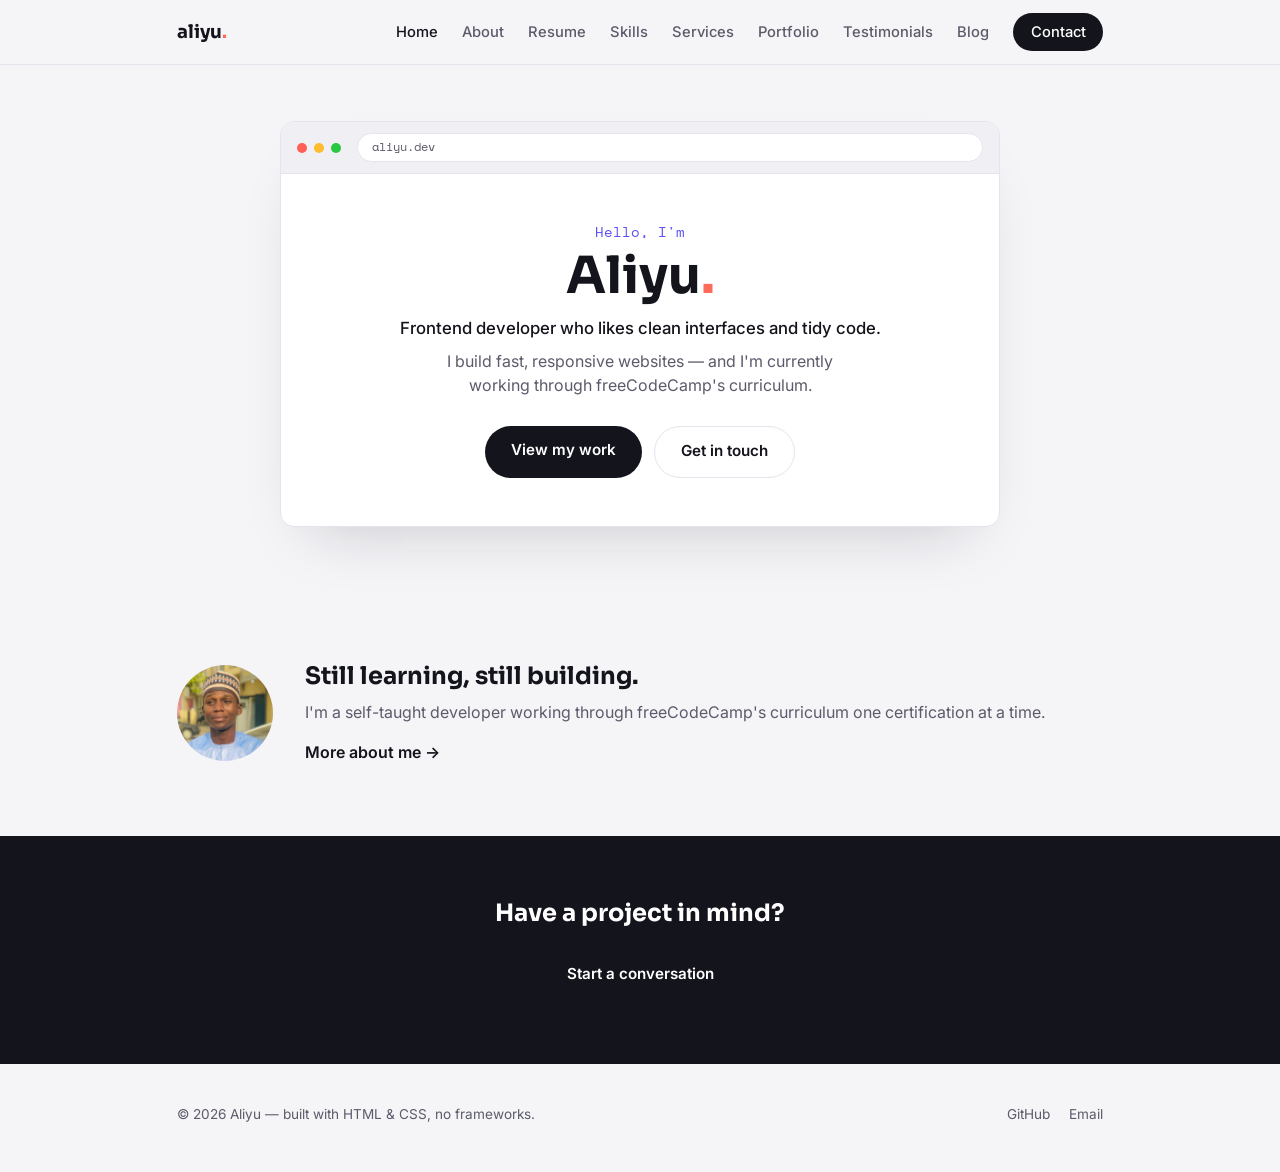
==== index.html @ fdb474f7 "Add files via upload" ====
<!DOCTYPE html>
<html lang="en">
<head>
<meta charset="UTF-8">
<meta name="viewport" content="width=device-width, initial-scale=1.0">
<title>Aliyu — Frontend Developer</title>
<link rel="preconnect" href="https://fonts.googleapis.com">
<link rel="preconnect" href="https://fonts.gstatic.com" crossorigin>
<link href="https://fonts.googleapis.com/css2?family=Sora:wght@600;700;800&family=Inter:wght@400;500;600;700&family=Space+Mono:wght@400;700&display=swap" rel="stylesheet">
<link rel="stylesheet" href="style.css">
</head>
<body>

<header class="site-header">
  <div class="container nav-wrap">
    <a href="index.html" class="logo">aliyu<span class="accent-dot">.</span></a>

    <input type="checkbox" id="nav-toggle" class="nav-toggle">
    <label for="nav-toggle" class="hamburger" aria-label="Toggle navigation">
      <span></span><span></span><span></span>
    </label>

    <nav class="nav-links">
      <a href="index.html" class="current">Home</a>
      <a href="about.html">About</a>
      <a href="resume.html">Resume</a>
      <a href="skills.html">Skills</a>
      <a href="services.html">Services</a>
      <a href="portfolio.html">Portfolio</a>
      <a href="testimonials.html">Testimonials</a>
      <a href="blog.html">Blog</a>
      <a href="contact.html" class="nav-cta">Contact</a>
    </nav>
  </div>
</header>

<main>

  <section class="hero">
    <div class="container">
      <div class="browser-frame">
        <div class="browser-bar">
          <span class="browser-dot red"></span>
          <span class="browser-dot yellow"></span>
          <span class="browser-dot green"></span>
          <span class="browser-url">aliyu.dev</span>
        </div>
        <div class="browser-body">
          <p class="eyebrow">Hello, I'm</p>
          <h1>Aliyu<span class="accent-dot">.</span></h1>
          <p class="hero-role">Frontend developer who likes clean interfaces and tidy code.</p>
          <p class="hero-bio">I build fast, responsive websites — and I'm currently working through freeCodeCamp's curriculum.</p>
          <div class="hero-actions">
            <a href="portfolio.html" class="btn btn-primary">View my work</a>
            <a href="contact.html" class="btn btn-ghost">Get in touch</a>
          </div>
        </div>
      </div>
    </div>
  </section>
  
  <section class="section about-teaser">
    <div class="container about-teaser-inner">
      <div class="avatar-badge"><img src="profile.jpg" alt="Aliyu Sabiu Garba"></div>
      <div>
        <h2>Still learning, still building.</h2>
        <p>I'm a self-taught developer working through freeCodeCamp's curriculum one certification at a time.</p>
        <a href="about.html" class="link-arrow">More about me →</a>
      </div>
    </div>
  </section>

  <section class="cta-band">
    <div class="container">
      <h2>Have a project in mind?</h2>
      <a href="contact.html" class="btn btn-primary">Start a conversation</a>
    </div>
  </section>

</main>

<footer class="site-footer">
  <div class="container footer-inner">
    <p>&copy; 2026 Aliyu — built with HTML &amp; CSS, no frameworks.</p>
    <div class="social-links">
      <a href="https://github.com/aliyusabiugarba-bit" target="_blank" rel="noopener noreferrer">GitHub</a>      
      <a href="mailto:you@example.com">Email</a>
    </div>
  </div>
</footer>

</body>
</html>
---- style.css ----
/* ===========================================================
   ALIYU.DEV — shared stylesheet for all pages
   =========================================================== */

/* ---------- tokens ---------- */

:root {
  --canvas: #f5f5f8;
  --surface: #ffffff;
  --surface-soft: #f0f0f4;
  --ink: #14141c;
  --ink-soft: #5b5b6b;
  --line: #e4e4ec;
  --violet: #5b4ff5;
  --coral: #ff6b5b;

  --font-display: "Sora", -apple-system, sans-serif;
  --font-body: "Inter", -apple-system, sans-serif;
  --font-mono: "Space Mono", "Courier New", monospace;

  --container: 1080px;
  --radius: 14px;
}

/* ---------- reset ---------- */

* { box-sizing: border-box; }

body {
  margin: 0;
  background: var(--canvas);
  color: var(--ink);
  font-family: var(--font-body);
  line-height: 1.5;
}

h1, h2, h3 {
  font-family: var(--font-display);
  margin: 0 0 0.6rem;
  line-height: 1.15;
}

p { margin: 0 0 1rem; color: var(--ink-soft); }

a { color: var(--violet); text-decoration: none; }

img { max-width: 100%; display: block; }

.container {
  max-width: var(--container);
  margin: 0 auto;
  padding: 0 6vw;
}

.section { padding: 4.5rem 0; }

/* ---------- buttons & links ---------- */

.btn {
  display: inline-block;
  padding: 0.85rem 1.6rem;
  border-radius: 999px;
  font-weight: 600;
  font-size: 0.95rem;
  text-decoration: none;
}

.btn-primary {
  background: var(--ink);
  color: var(--surface);
}

.btn-primary:hover { background: var(--violet); }

.btn-ghost {
  background: transparent;
  color: var(--ink);
  border: 1px solid var(--line);
}

.btn-ghost:hover { border-color: var(--ink); }

.link-arrow {
  font-weight: 600;
  color: var(--ink);
  white-space: nowrap;
}

.link-arrow:hover { color: var(--violet); }

a:focus-visible, .btn:focus-visible, .nav-links a:focus-visible {
  outline: 2px dashed var(--violet);
  outline-offset: 3px;
}

/* ---------- navbar ---------- */

.site-header {
  position: sticky;
  top: 0;
  background: rgba(245, 245, 248, 0.9);
  backdrop-filter: blur(8px);
  border-bottom: 1px solid var(--line);
  z-index: 50;
}

.nav-wrap {
  display: flex;
  align-items: center;
  justify-content: space-between;
  height: 64px;
  position: relative;
}

.logo {
  font-family: var(--font-display);
  font-weight: 700;
  font-size: 1.15rem;
  color: var(--ink);
}

.accent-dot { color: var(--coral); }

.nav-toggle { position: absolute; opacity: 0; pointer-events: none; }

.hamburger {
  display: none;
  flex-direction: column;
  gap: 5px;
  cursor: pointer;
  padding: 6px;
}

.hamburger span {
  display: block;
  width: 22px;
  height: 2px;
  background: var(--ink);
  transition: transform 0.25s ease, opacity 0.25s ease;
}

.nav-links {
  display: flex;
  align-items: center;
  gap: 1.5rem;
}

.nav-links a {
  color: var(--ink-soft);
  font-size: 0.92rem;
  font-weight: 500;
}

.nav-links a:hover, .nav-links a.current {
  color: var(--ink);
}

.nav-links a.nav-cta {
  color: var(--surface);
  background: var(--ink);
  padding: 0.5rem 1.1rem;
  border-radius: 999px;
}

.nav-links a.nav-cta:hover { background: var(--violet); }

/* ---------- hero (browser-frame signature) ---------- */

.hero { padding: 3.5rem 0 4rem; }

.browser-frame {
  max-width: 720px;
  margin: 0 auto;
  background: var(--surface);
  border: 1px solid var(--line);
  border-radius: var(--radius);
  overflow: hidden;
  box-shadow: 0 30px 60px -30px rgba(20, 20, 28, 0.2);
}

.browser-bar {
  display: flex;
  align-items: center;
  gap: 0.45rem;
  padding: 0.7rem 1rem;
  background: var(--surface-soft);
  border-bottom: 1px solid var(--line);
}

.browser-dot { width: 10px; height: 10px; border-radius: 50%; }
.browser-dot.red { background: #ff5f57; }
.browser-dot.yellow { background: #febc2e; }
.browser-dot.green { background: #28c840; }

.browser-url {
  margin-left: 0.5rem;
  flex: 1;
  font-family: var(--font-mono);
  font-size: 0.78rem;
  color: var(--ink-soft);
  background: var(--surface);
  border: 1px solid var(--line);
  border-radius: 999px;
  padding: 0.25rem 0.9rem;
}

.browser-body {
  padding: 3rem 2.2rem;
  text-align: center;
}

.eyebrow {
  font-family: var(--font-mono);
  font-size: 0.85rem;
  color: var(--violet);
  margin: 0 0 0.3rem;
}

.browser-body h1 {
  font-size: clamp(2.4rem, 8vw, 3.2rem);
}

.hero-role {
  font-size: 1.05rem;
  color: var(--ink);
  font-weight: 500;
  margin-bottom: 0.5rem;
}

.hero-bio {
  max-width: 42ch;
  margin: 0 auto 1.8rem;
}

.hero-actions {
  display: flex;
  gap: 0.8rem;
  justify-content: center;
  flex-wrap: wrap;
}

/* ---------- marquee ---------- */

.marquee {
  overflow: hidden;
  border-top: 1px solid var(--line);
  border-bottom: 1px solid var(--line);
  background: var(--surface);
}

.marquee-track {
  display: flex;
  width: max-content;
  gap: 2.5rem;
  padding: 0.9rem 0;
  animation: scroll-left 20s linear infinite;
}

.marquee-track span {
  font-family: var(--font-mono);
  font-size: 0.85rem;
  color: var(--ink-soft);
  white-space: nowrap;
}

@keyframes scroll-left {
  from { transform: translateX(0); }
  to { transform: translateX(-50%); }
}

/* ---------- about teaser ---------- */

.about-teaser-inner {
  display: flex;
  align-items: center;
  gap: 2rem;
}

.avatar-badge {
  flex: 0 0 96px;
  width: 96px;
  height: 96px;
  border-radius: 50%;
  background: var(--violet);
  color: var(--surface);
  font-family: var(--font-display);
  font-weight: 700;
  font-size: 1.6rem;
  display: flex;
  align-items: center;
  justify-content: center;
  overflow: hidden;
}

.avatar-badge img {
  width: 100%;
  height: 100%;
  object-fit: cover;
}

/* ---------- projects teaser ---------- */

.section-head {
  display: flex;
  align-items: baseline;
  justify-content: space-between;
  margin-bottom: 2rem;
  gap: 1rem;
}

.project-grid {
  display: flex;
  flex-wrap: wrap;
  gap: 1.5rem;
}

.card {
  background: var(--surface);
  border: 1px solid var(--line);
  border-radius: var(--radius);
  padding: 1.6rem;
}

.project-card {
  flex: 1 1 260px;
}

.project-card .tag {
  font-family: var(--font-mono);
  font-size: 0.72rem;
  text-transform: uppercase;
  letter-spacing: 0.05em;
  color: var(--coral);
  margin-bottom: 0.6rem;
}

.project-card h3 { margin-bottom: 0.5rem; }

.project-card a {
  font-weight: 600;
  color: var(--ink);
}

.project-card a:hover { color: var(--violet); }

/* ---------- cta band ---------- */

.cta-band {
  background: var(--ink);
  color: var(--surface);
  text-align: center;
  padding: 4rem 0;
}

.cta-band h2 { color: var(--surface); margin-bottom: 1.4rem; }

/* ---------- footer ---------- */

.site-footer { padding: 2.5rem 0 3rem; }

.footer-inner {
  display: flex;
  align-items: center;
  justify-content: space-between;
  flex-wrap: wrap;
  gap: 1rem;
}

.site-footer p { margin: 0; font-size: 0.85rem; }

.social-links { display: flex; gap: 1.2rem; }

.social-links a { color: var(--ink-soft); font-size: 0.85rem; }
.social-links a:hover { color: var(--ink); }

/* ---------- inner-page intro (quiet nod to the browser-url motif) ---------- */

.page-intro {
  padding: 3rem 0 2.5rem;
  border-bottom: 1px solid var(--line);
}

.crumb {
  font-family: var(--font-mono);
  font-size: 0.82rem;
  color: var(--ink-soft);
  margin: 0 0 0.5rem;
}

.page-intro h1 { font-size: clamp(2rem, 6vw, 2.8rem); }

.lede {
  max-width: 60ch;
  margin: 0;
}

.page-intro-cta { margin-top: 1.4rem; }

.tag-row {
  display: flex;
  flex-wrap: wrap;
  gap: 0.7rem;
  margin-bottom: 1.2rem;
}

.tag-pill {
  font-family: var(--font-mono);
  font-size: 0.82rem;
  color: var(--ink);
  background: var(--surface);
  border: 1px solid var(--line);
  border-radius: 999px;
  padding: 0.4rem 0.95rem;
}

/* ---------- about page ---------- */

.about-block-inner {
  display: flex;
  align-items: center;
  gap: 2.2rem;
}

.avatar-lg {
  flex: 0 0 140px;
  width: 140px;
  height: 140px;
  font-size: 2.2rem;
}

/* ---------- timeline ---------- */

.timeline {
  list-style: none;
  margin: 0;
  padding: 0;
  border-left: 2px solid var(--line);
  max-width: 640px;
}

.timeline li {
  position: relative;
  padding: 0 0 2rem 1.8rem;
}

.timeline li:last-child { padding-bottom: 0; }

.timeline li::before {
  content: "";
  position: absolute;
  left: -6px;
  top: 6px;
  width: 10px;
  height: 10px;
  border-radius: 50%;
  background: var(--violet);
  border: 2px solid var(--canvas);
}

.t-label {
  font-family: var(--font-mono);
  font-size: 0.75rem;
  text-transform: uppercase;
  letter-spacing: 0.05em;
  color: var(--ink-soft);
  margin: 0 0 0.2rem;
}

.timeline li h3 { font-size: 1.05rem; margin: 0 0 0.3rem; }
.timeline li p:last-child { margin: 0; }

/* ---------- ghost card (portfolio "more coming soon") ---------- */

.ghost-card {
  flex: 1 1 260px;
  background: transparent;
  border: 1px dashed var(--line);
  border-radius: var(--radius);
  padding: 1.6rem;
  display: flex;
  flex-direction: column;
  justify-content: center;
  text-align: center;
  color: var(--ink-soft);
}

.ghost-card h3 { color: var(--ink-soft); }
.ghost-card p { margin: 0; }

/* ---------- testimonials ---------- */

.testimonial-card {
  flex: 1 1 280px;
  margin: 0;
}

.testimonial-card p {
  font-size: 1.05rem;
  color: var(--ink);
  font-style: italic;
}

.testimonial-card footer {
  margin-top: 0.8rem;
  font-family: var(--font-mono);
  font-size: 0.82rem;
  color: var(--ink-soft);
}

.testimonial-card cite { font-style: normal; }

/* ---------- draft tag ---------- */

.draft-tag { color: var(--violet); }

/* ---------- plain lists & inline code ---------- */

.section ul {
  padding-left: 1.2rem;
  margin: 0 0 1rem;
}

.section ul li {
  color: var(--ink-soft);
  margin-bottom: 0.6rem;
  line-height: 1.6;
}

code {
  font-family: var(--font-mono);
  font-size: 0.9em;
  background: var(--surface-soft);
  border-radius: 3px;
  padding: 0.1rem 0.35rem;
}

.btn-row {
  display: flex;
  gap: 0.8rem;
  flex-wrap: wrap;
  padding-bottom: 4.5rem;
}

/* ---------- contact page ---------- */

.contact-grid {
  display: flex;
  gap: 3rem;
  flex-wrap: wrap;
}

.contact-form {
  flex: 1 1 320px;
  display: flex;
  flex-direction: column;
  gap: 1.2rem;
}

.form-field {
  display: flex;
  flex-direction: column;
  gap: 0.4rem;
}

.form-field label {
  font-family: var(--font-mono);
  font-size: 0.8rem;
  color: var(--ink-soft);
}

.form-field input,
.form-field textarea {
  font-family: var(--font-body);
  font-size: 1rem;
  padding: 0.75rem 0.9rem;
  border: 1px solid var(--line);
  border-radius: 8px;
  background: var(--surface);
  color: var(--ink);
}

.form-field input::placeholder,
.form-field textarea::placeholder { color: var(--ink-soft); }

.contact-form button { align-self: flex-start; border: none; cursor: pointer; }

.contact-details {
  flex: 1 1 240px;
}

.contact-details .social-links { margin-top: 1rem; }

/* ---------- responsiveness ---------- */

@media (max-width: 880px) {
  .hamburger { display: flex; }

  .nav-links {
    position: absolute;
    top: 100%;
    left: 0;
    right: 0;
    flex-direction: column;
    align-items: flex-start;
    background: var(--surface);
    border-bottom: 1px solid var(--line);
    padding: 0 6vw;
    max-height: 0;
    overflow: hidden;
    transition: max-height 0.3s ease;
  }

  .nav-toggle:checked ~ .nav-links {
    max-height: calc(100vh - var(--nav-h));
    overflow-y: auto;
  }

  .nav-links a { padding: 0.8rem 0; width: 100%; }
  .nav-links a.nav-cta { width: auto; margin: 0.6rem 0 1rem; }

  .nav-toggle:checked ~ .hamburger span:nth-child(1) { transform: translateY(7px) rotate(45deg); }
  .nav-toggle:checked ~ .hamburger span:nth-child(2) { opacity: 0; }
  .nav-toggle:checked ~ .hamburger span:nth-child(3) { transform: translateY(-7px) rotate(-45deg); }

  .about-teaser-inner, .about-block-inner { flex-direction: column; text-align: center; }
  .section-head { flex-direction: column; align-items: flex-start; }
  .contact-grid { gap: 2.5rem; }
}

@media (prefers-reduced-motion: reduce) {
  .marquee-track { animation: none; }
  .hamburger span { transition: none; }
}
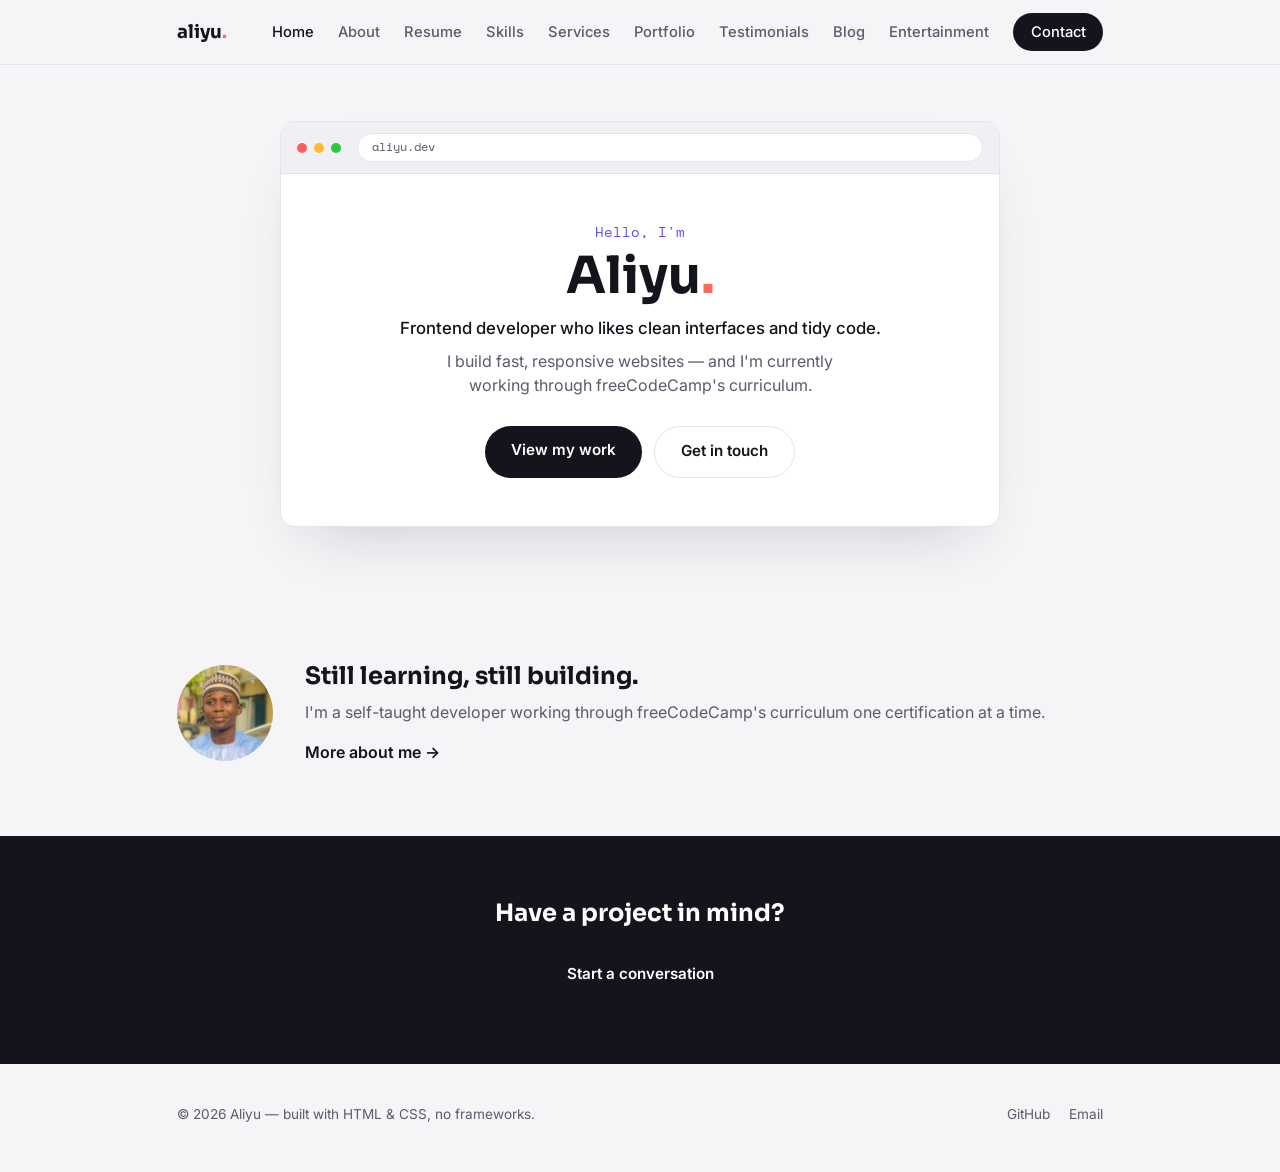
==== commit d610cc4b: "Update index.html" ====
--- a/index.html
+++ b/index.html
@@ -29,6 +29,7 @@
       <a href="portfolio.html">Portfolio</a>
       <a href="testimonials.html">Testimonials</a>
       <a href="blog.html">Blog</a>
+      <a href="Entertainment.html">Entertainment</a>
       <a href="contact.html" class="nav-cta">Contact</a>
     </nav>
   </div>
@@ -84,7 +85,7 @@
     <p>&copy; 2026 Aliyu — built with HTML &amp; CSS, no frameworks.</p>
     <div class="social-links">
       <a href="https://github.com/aliyusabiugarba-bit" target="_blank" rel="noopener noreferrer">GitHub</a>      
-      <a href="mailto:you@example.com">Email</a>
+      <a href="mailto: aliyusabiugarba@gmail.com">Email</a>
     </div>
   </div>
 </footer>
